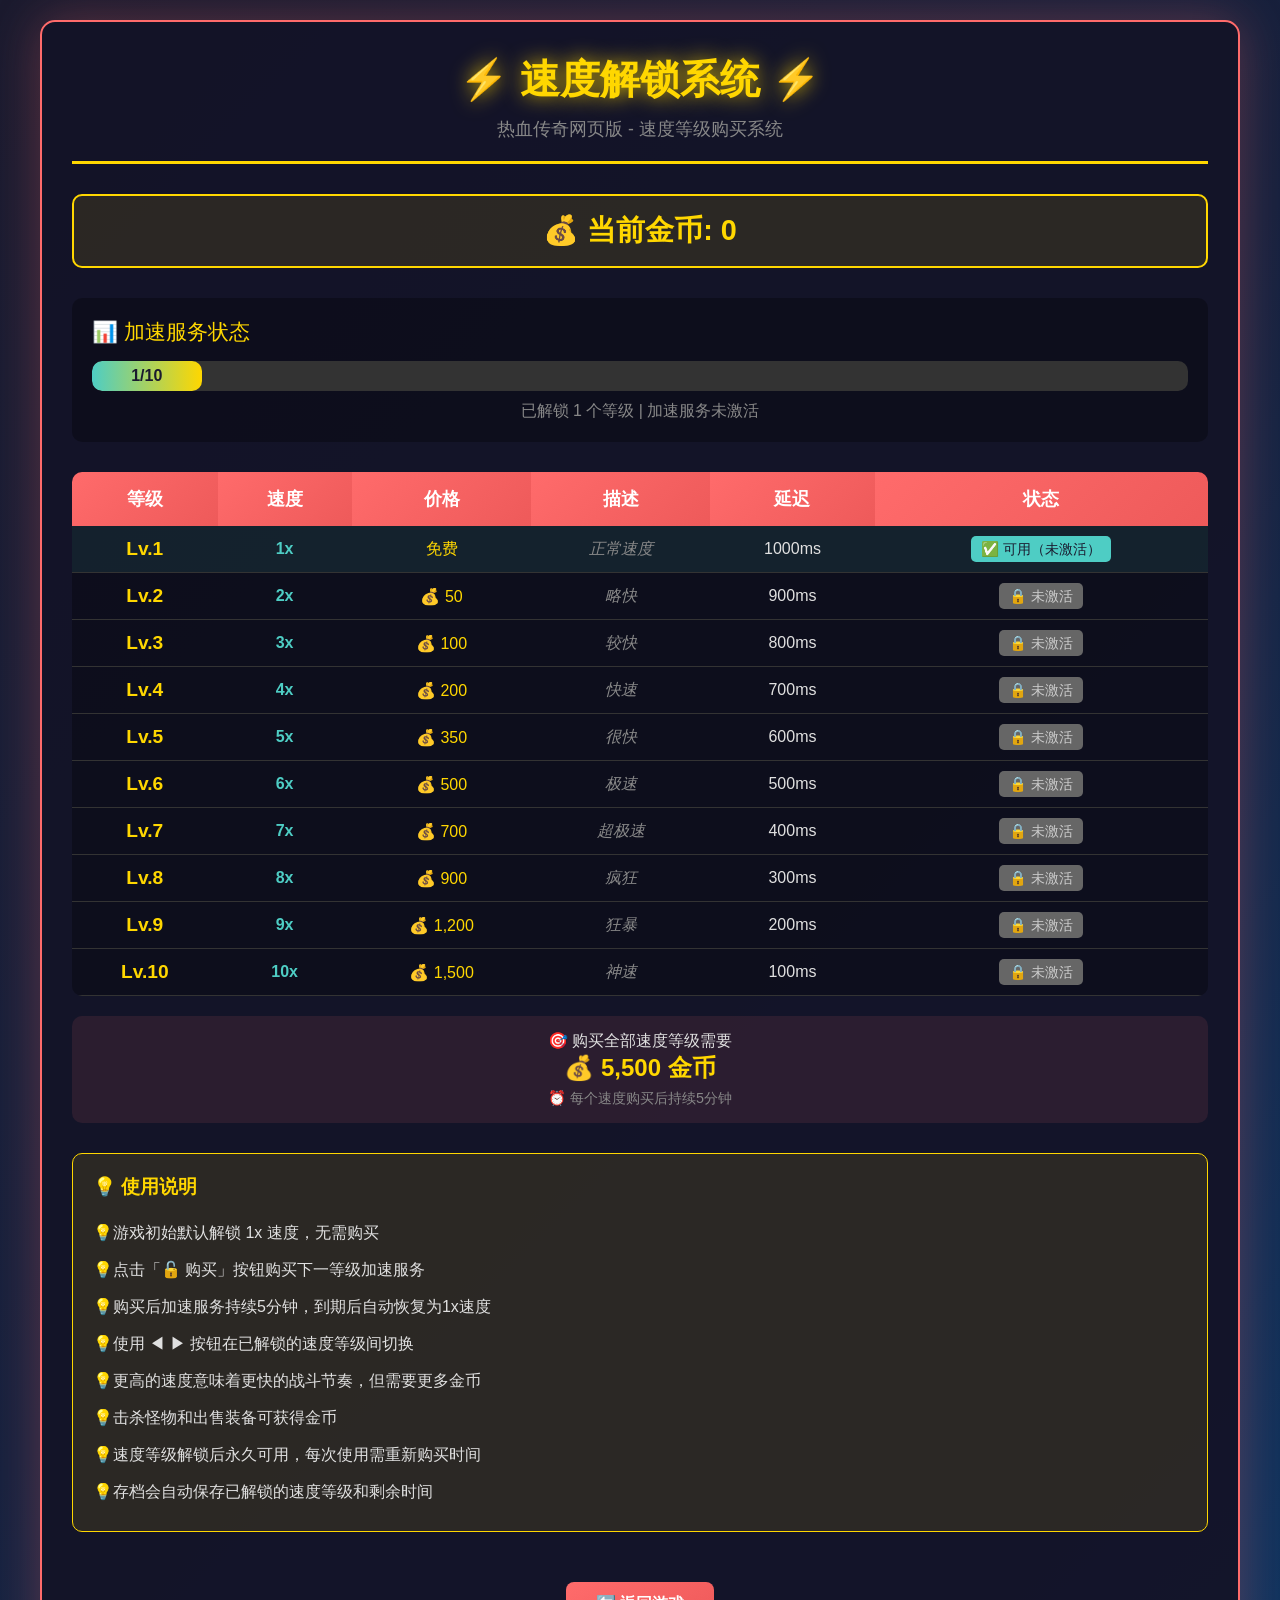
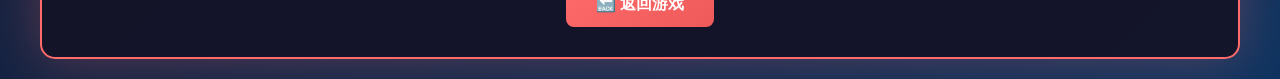
==== speed-unlock.html @ c713d1f5 "feat: 初始版本 - 热血传奇网页版 v1.0 - 回合制战斗系统 - 角色创建（战士、法师、道士） - 8张地图（边界村到封魔谷） - 装备系统（武器、防具、饰品） - 物品品质（白、绿、蓝、紫" ====
<!DOCTYPE html>
<html lang="zh-CN">
<head>
    <meta charset="UTF-8">
    <meta name="viewport" content="width=device-width, initial-scale=1.0">
    <title>速度解锁系统 - 热血传奇</title>
    <style>
        * {
            margin: 0;
            padding: 0;
            box-sizing: border-box;
            font-family: 'Microsoft YaHei', 'Segoe UI', Tahoma, Geneva, Verdana, sans-serif;
        }

        body {
            background: linear-gradient(135deg, #1a1a2e 0%, #16213e 50%, #0f3460 100%);
            color: #e0e0e0;
            min-height: 100vh;
            padding: 20px;
        }

        .container {
            max-width: 1200px;
            margin: 0 auto;
            background: rgba(20, 20, 40, 0.95);
            border-radius: 15px;
            padding: 30px;
            box-shadow: 0 0 50px rgba(255, 107, 107, 0.3);
            border: 2px solid #ff6b6b;
        }

        header {
            text-align: center;
            margin-bottom: 30px;
            padding-bottom: 20px;
            border-bottom: 3px solid #ffd700;
        }

        h1 {
            color: #ffd700;
            font-size: 2.5rem;
            text-shadow: 0 0 20px rgba(255, 215, 0, 0.8);
            margin-bottom: 10px;
        }

        .subtitle {
            color: #888;
            font-size: 1.1rem;
        }

        .gold-display {
            text-align: center;
            color: #ffd700;
            font-size: 1.8rem;
            font-weight: bold;
            margin: 20px 0;
            padding: 15px;
            background: rgba(255, 215, 0, 0.1);
            border-radius: 10px;
            border: 2px solid #ffd700;
        }

        .speed-table {
            width: 100%;
            border-collapse: collapse;
            margin: 20px 0;
            background: rgba(0, 0, 0, 0.3);
            border-radius: 10px;
            overflow: hidden;
        }

        .speed-table th {
            background: linear-gradient(135deg, #ff6b6b, #ee5a5a);
            color: white;
            padding: 15px;
            text-align: center;
            font-size: 1.1rem;
        }

        .speed-table td {
            padding: 12px;
            text-align: center;
            border-bottom: 1px solid #333;
        }

        .speed-table tr:hover {
            background: rgba(255, 255, 255, 0.05);
        }

        .speed-table tr.unlocked {
            background: rgba(78, 205, 196, 0.1);
        }

        .speed-table tr.current {
            background: rgba(255, 215, 0, 0.2);
            font-weight: bold;
        }

        .level {
            color: #ffd700;
            font-weight: bold;
            font-size: 1.2rem;
        }

        .speed-name {
            color: #4ecdc4;
            font-weight: bold;
        }

        .price {
            color: #ffd700;
        }

        .description {
            color: #888;
            font-style: italic;
        }

        .status {
            padding: 5px 10px;
            border-radius: 5px;
            font-size: 0.9rem;
        }

        .status.unlocked {
            background: #4ecdc4;
            color: #1a1a2e;
        }

        .status.locked {
            background: #666;
            color: #ccc;
        }

        .status.current {
            background: #ffd700;
            color: #1a1a2e;
        }

        .progress-section {
            margin: 30px 0;
            padding: 20px;
            background: rgba(0, 0, 0, 0.3);
            border-radius: 10px;
        }

        .progress-title {
            color: #ffd700;
            font-size: 1.3rem;
            margin-bottom: 15px;
        }

        .progress-bar {
            background: #333;
            border-radius: 10px;
            height: 30px;
            overflow: hidden;
            margin-bottom: 10px;
        }

        .progress-fill {
            height: 100%;
            background: linear-gradient(90deg, #4ecdc4, #ffd700);
            border-radius: 10px;
            transition: width 0.5s;
            display: flex;
            align-items: center;
            justify-content: center;
            color: #1a1a2e;
            font-weight: bold;
        }

        .progress-text {
            text-align: center;
            color: #888;
        }

        .tips {
            margin-top: 30px;
            padding: 20px;
            background: rgba(255, 215, 0, 0.1);
            border-radius: 10px;
            border: 1px solid #ffd700;
        }

        .tips h3 {
            color: #ffd700;
            margin-bottom: 15px;
        }

        .tips ul {
            list-style: none;
            padding: 0;
        }

        .tips li {
            padding: 8px 0;
            padding-left: 20px;
            position: relative;
        }

        .tips li::before {
            content: '💡';
            position: absolute;
            left: 0;
        }

        .back-link {
            display: inline-block;
            margin-top: 20px;
            padding: 12px 30px;
            background: linear-gradient(145deg, #ff6b6b, #ee5a5a);
            color: white;
            text-decoration: none;
            border-radius: 8px;
            font-weight: bold;
            transition: all 0.3s;
        }

        .back-link:hover {
            transform: translateY(-3px);
            box-shadow: 0 5px 20px rgba(255, 107, 107, 0.5);
        }

        .total-cost {
            margin-top: 20px;
            padding: 15px;
            background: rgba(255, 107, 107, 0.1);
            border-radius: 10px;
            text-align: center;
        }

        .total-cost .amount {
            color: #ffd700;
            font-size: 1.5rem;
            font-weight: bold;
        }
    </style>
</head>
<body>
    <div class="container">
        <header>
            <h1>⚡ 速度解锁系统 ⚡</h1>
            <div class="subtitle">热血传奇网页版 - 速度等级购买系统</div>
        </header>

        <div class="gold-display">
            💰 当前金币: <span id="player-gold">0</span>
        </div>

        <div class="progress-section">
            <div class="progress-title">📊 加速服务状态</div>
            <div class="progress-bar">
                <div class="progress-fill" id="progress-fill" style="width: 10%;">1/10</div>
            </div>
            <div class="progress-text" id="progress-text">已解锁 1 个速度等级，加速服务未激活</div>
        </div>

        <table class="speed-table">
            <thead>
                <tr>
                    <th>等级</th>
                    <th>速度</th>
                    <th>价格</th>
                    <th>描述</th>
                    <th>延迟</th>
                    <th>状态</th>
                </tr>
            </thead>
            <tbody id="speed-table-body">
            </tbody>
        </table>

        <div class="total-cost">
            <div>🎯 购买全部速度等级需要</div>
            <div class="amount">💰 <span id="total-cost">4,600</span> 金币</div>
            <div style="font-size: 0.9rem; color: #888; margin-top: 5px;">⏰ 每个速度购买后持续5分钟</div>
        </div>

        <div class="tips">
            <h3>💡 使用说明</h3>
            <ul>
                <li>游戏初始默认解锁 1x 速度，无需购买</li>
                <li>点击「🔓 购买」按钮购买下一等级加速服务</li>
                <li>购买后加速服务持续5分钟，到期后自动恢复为1x速度</li>
                <li>使用 ◀ ▶ 按钮在已解锁的速度等级间切换</li>
                <li>更高的速度意味着更快的战斗节奏，但需要更多金币</li>
                <li>击杀怪物和出售装备可获得金币</li>
                <li>速度等级解锁后永久可用，每次使用需重新购买时间</li>
                <li>存档会自动保存已解锁的速度等级和剩余时间</li>
            </ul>
        </div>

        <div style="text-align: center; margin-top: 30px;">
            <a href="index.html" class="back-link">🔙 返回游戏</a>
        </div>
    </div>

    <script>
        const speedSettings = {
            1: { name: '1x', price: 0, delay: 1000, description: '正常速度' },
            2: { name: '2x', price: 50, delay: 900, description: '略快' },
            3: { name: '3x', price: 100, delay: 800, description: '较快' },
            4: { name: '4x', price: 200, delay: 700, description: '快速' },
            5: { name: '5x', price: 350, delay: 600, description: '很快' },
            6: { name: '6x', price: 500, delay: 500, description: '极速' },
            7: { name: '7x', price: 700, delay: 400, description: '超极速' },
            8: { name: '8x', price: 900, delay: 300, description: '疯狂' },
            9: { name: '9x', price: 1200, delay: 200, description: '狂暴' },
            10: { name: '10x', price: 1500, delay: 100, description: '神速' }
        };

        function formatNumber(num) {
            if (num >= 100000000) {
                return (num / 100000000).toFixed(1) + '亿';
            } else if (num >= 10000) {
                return (num / 10000).toFixed(1) + '万';
            }
            return num.toString().replace(/\B(?=(\d{3})+(?!\d))/g, ',');
        }

        function formatTimeLeft(seconds) {
            const minutes = Math.floor(seconds / 60);
            const secs = seconds % 60;
            return `${minutes.toString().padStart(2, '0')}:${secs.toString().padStart(2, '0')}`;
        }

        function updateDisplay() {
            const savedData = localStorage.getItem('legendGameSave');
            let gold = 0;
            let unlockedLevels = [1];
            let currentLevel = 1;
            let speedTimeLeft = 0;

            if (savedData) {
                try {
                    const data = JSON.parse(savedData);
                    if (data.gameState) {
                        gold = data.gameState.gold || 0;
                        unlockedLevels = data.gameState.unlockedSpeedLevels || [1];
                        currentLevel = data.gameState.speedLevel || 1;
                        speedTimeLeft = data.gameState.speedTimeLeft || 0;
                    }
                } catch (e) {
                    console.error('Error reading save:', e);
                }
            }

            document.getElementById('player-gold').textContent = formatNumber(gold);

            const tbody = document.getElementById('speed-table-body');
            tbody.innerHTML = '';

            unlockedLevels.sort((a, b) => a - b);

            for (let level = 1; level <= 10; level++) {
                const settings = speedSettings[level];
                const isUnlocked = unlockedLevels.includes(level);
                const isCurrent = currentLevel === level && speedTimeLeft > 0;

                const row = document.createElement('tr');
                row.className = (isCurrent ? 'current' : (isUnlocked ? 'unlocked' : ''));

                let statusClass = 'locked';
                let statusText = '🔒 未激活';

                if (isCurrent) {
                    statusClass = 'current';
                    statusText = `⭐ 使用中 (${formatTimeLeft(speedTimeLeft)})`;
                } else if (isUnlocked) {
                    statusClass = 'unlocked';
                    statusText = '✅ 可用（未激活）';
                }

                row.innerHTML = `
                    <td class="level">Lv.${level}</td>
                    <td class="speed-name">${settings.name}</td>
                    <td class="price">${settings.price > 0 ? '💰 ' + formatNumber(settings.price) : '免费'}</td>
                    <td class="description">${settings.description}</td>
                    <td>${settings.delay}ms</td>
                    <td><span class="status ${statusClass}">${statusText}</span></td>
                `;

                tbody.appendChild(row);
            }

            const progressPercent = (unlockedLevels.length / 10) * 100;
            document.getElementById('progress-fill').style.width = progressPercent + '%';
            document.getElementById('progress-fill').textContent = unlockedLevels.length + '/10';

            const remainingLevels = 10 - unlockedLevels.length;
            document.getElementById('progress-text').textContent =
                speedTimeLeft > 0 
                    ? `⏰ 加速服务进行中，剩余 ${formatTimeLeft(speedTimeLeft)} | 已解锁 ${unlockedLevels.length} 个等级`
                    : `已解锁 ${unlockedLevels.length} 个等级 | 加速服务未激活`;

            let totalCost = 0;
            for (let i = 2; i <= 10; i++) {
                totalCost += speedSettings[i].price;
            }
            document.getElementById('total-cost').textContent = formatNumber(totalCost);
        }

        setInterval(updateDisplay, 1000);
        updateDisplay();
    </script>
</body>
</html>
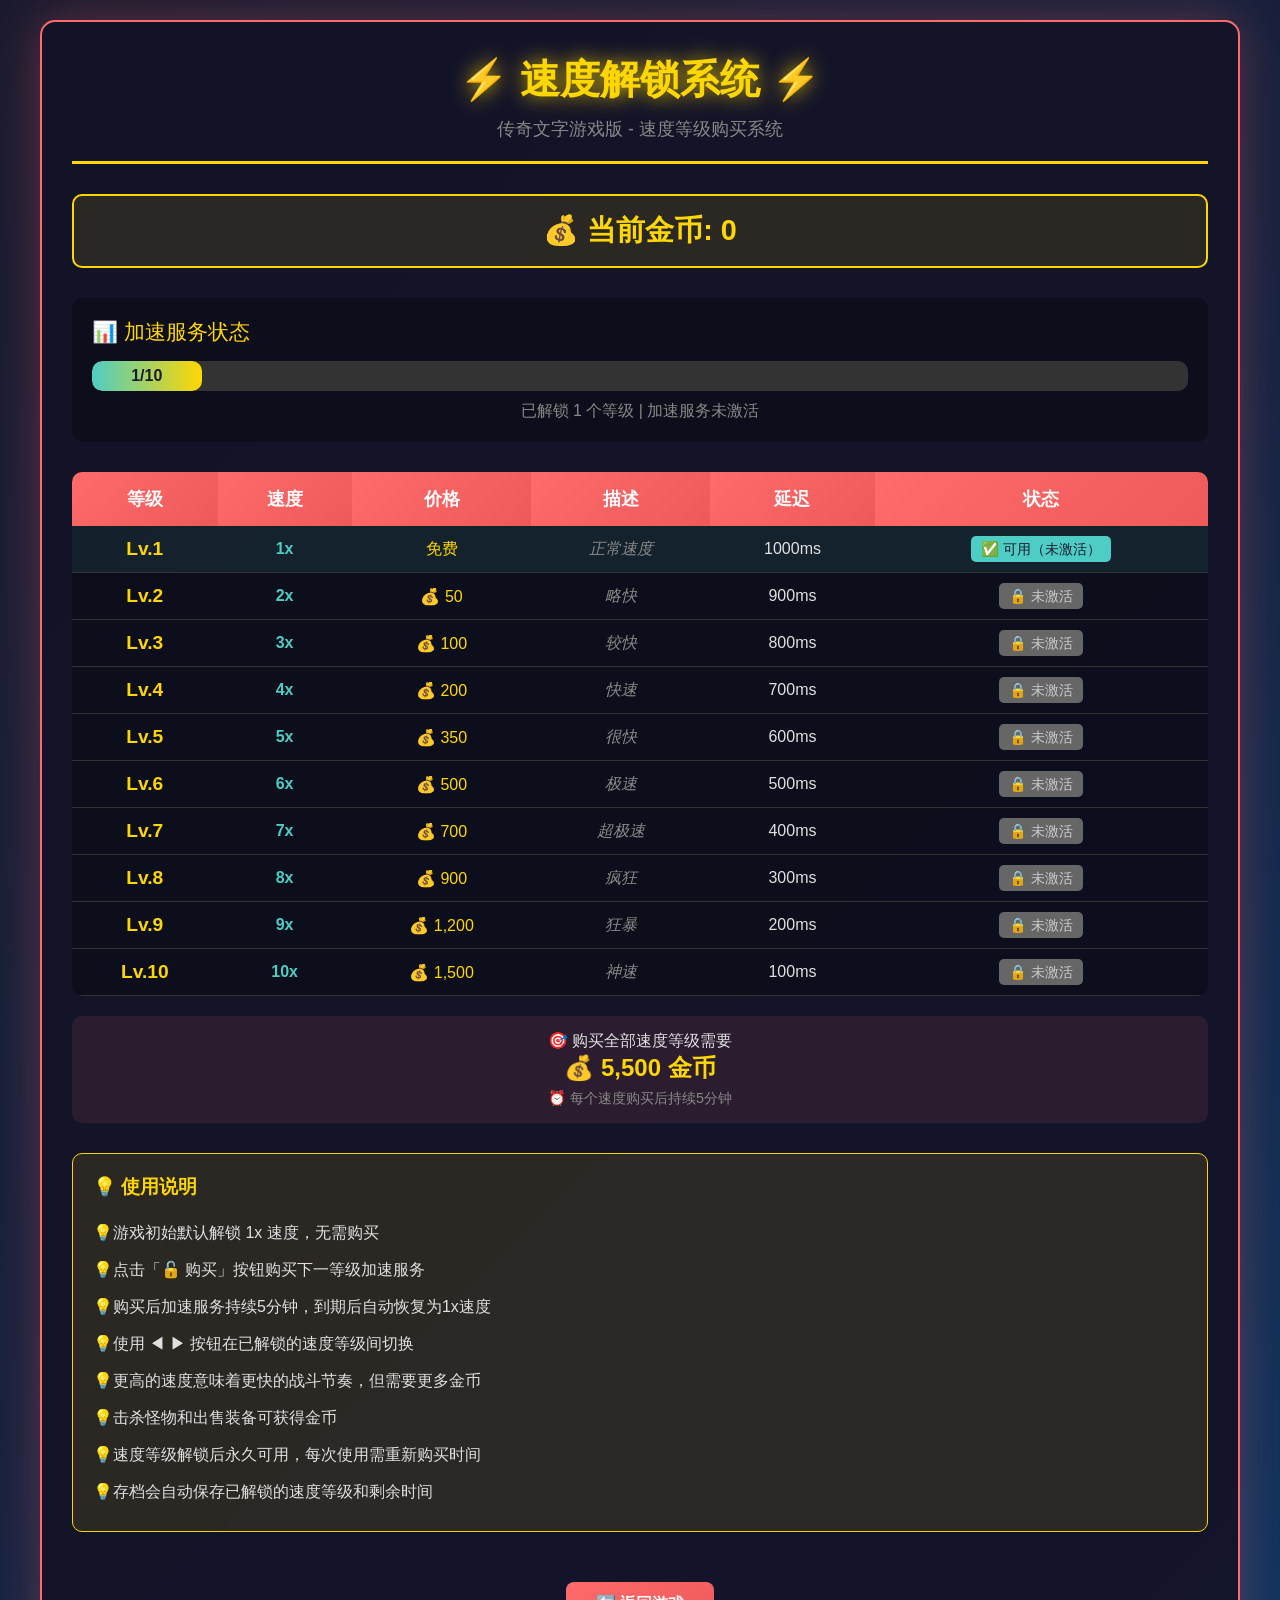
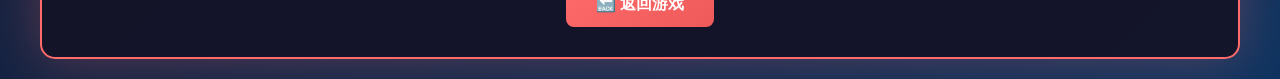
==== commit c4795550: "feat: 更新项目名称和作者信息 - 游戏标题改为热血传奇 - 添加作者信息（哔哩哔哩） - 更新GitHub链接 - 优化README结构和说明" ====
--- a/speed-unlock.html
+++ b/speed-unlock.html
@@ -241,7 +241,7 @@
     <div class="container">
         <header>
             <h1>⚡ 速度解锁系统 ⚡</h1>
-            <div class="subtitle">热血传奇网页版 - 速度等级购买系统</div>
+            <div class="subtitle">传奇文字游戏版 - 速度等级购买系统</div>
         </header>
 
         <div class="gold-display">
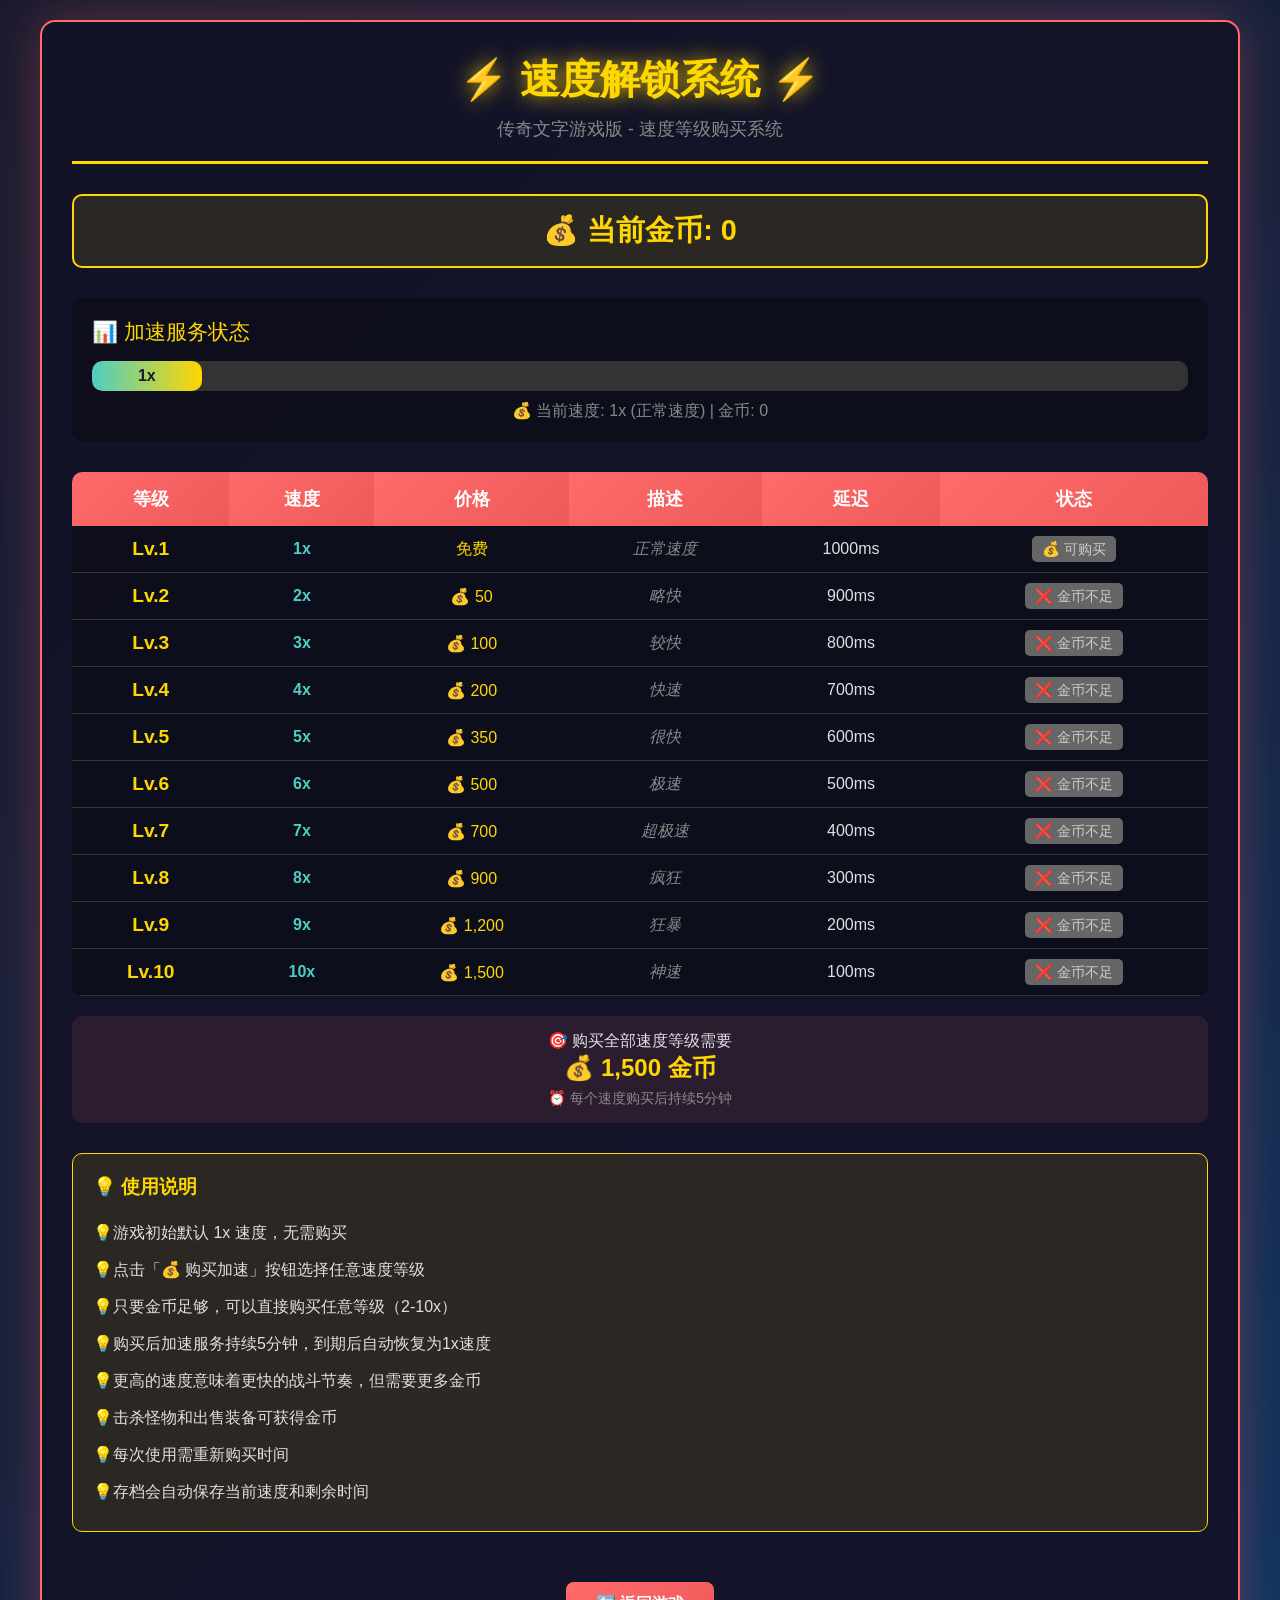
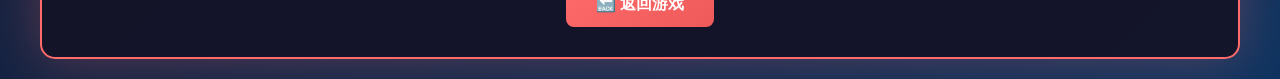
==== commit 6151abb1: "feat: 完善技能系统、优化速度购买 - 实现技能系统（25+职业技能） - 添加技能AI智能释放 - 实现BUFF/DOT系统 - 速度系统改为任意等级购买 - 升速需要扣差价并重置计时器 - 优" ====
--- a/speed-unlock.html
+++ b/speed-unlock.html
@@ -280,14 +280,14 @@
         <div class="tips">
             <h3>💡 使用说明</h3>
             <ul>
-                <li>游戏初始默认解锁 1x 速度，无需购买</li>
-                <li>点击「🔓 购买」按钮购买下一等级加速服务</li>
+                <li>游戏初始默认 1x 速度，无需购买</li>
+                <li>点击「💰 购买加速」按钮选择任意速度等级</li>
+                <li>只要金币足够，可以直接购买任意等级（2-10x）</li>
                 <li>购买后加速服务持续5分钟，到期后自动恢复为1x速度</li>
-                <li>使用 ◀ ▶ 按钮在已解锁的速度等级间切换</li>
                 <li>更高的速度意味着更快的战斗节奏，但需要更多金币</li>
                 <li>击杀怪物和出售装备可获得金币</li>
-                <li>速度等级解锁后永久可用，每次使用需重新购买时间</li>
-                <li>存档会自动保存已解锁的速度等级和剩余时间</li>
+                <li>每次使用需重新购买时间</li>
+                <li>存档会自动保存当前速度和剩余时间</li>
             </ul>
         </div>
 
@@ -328,7 +328,6 @@
         function updateDisplay() {
             const savedData = localStorage.getItem('legendGameSave');
             let gold = 0;
-            let unlockedLevels = [1];
             let currentLevel = 1;
             let speedTimeLeft = 0;
 
@@ -337,7 +336,6 @@
                     const data = JSON.parse(savedData);
                     if (data.gameState) {
                         gold = data.gameState.gold || 0;
-                        unlockedLevels = data.gameState.unlockedSpeedLevels || [1];
                         currentLevel = data.gameState.speedLevel || 1;
                         speedTimeLeft = data.gameState.speedTimeLeft || 0;
                     }
@@ -351,25 +349,20 @@
             const tbody = document.getElementById('speed-table-body');
             tbody.innerHTML = '';
 
-            unlockedLevels.sort((a, b) => a - b);
-
             for (let level = 1; level <= 10; level++) {
                 const settings = speedSettings[level];
-                const isUnlocked = unlockedLevels.includes(level);
+                const canAfford = gold >= settings.price;
                 const isCurrent = currentLevel === level && speedTimeLeft > 0;
 
                 const row = document.createElement('tr');
-                row.className = (isCurrent ? 'current' : (isUnlocked ? 'unlocked' : ''));
+                row.className = isCurrent ? 'current' : '';
 
                 let statusClass = 'locked';
-                let statusText = '🔒 未激活';
+                let statusText = canAfford ? '💰 可购买' : '❌ 金币不足';
 
                 if (isCurrent) {
                     statusClass = 'current';
                     statusText = `⭐ 使用中 (${formatTimeLeft(speedTimeLeft)})`;
-                } else if (isUnlocked) {
-                    statusClass = 'unlocked';
-                    statusText = '✅ 可用（未激活）';
                 }
 
                 row.innerHTML = `
@@ -384,21 +377,17 @@
                 tbody.appendChild(row);
             }
 
-            const progressPercent = (unlockedLevels.length / 10) * 100;
+            const progressPercent = (currentLevel / 10) * 100;
             document.getElementById('progress-fill').style.width = progressPercent + '%';
-            document.getElementById('progress-fill').textContent = unlockedLevels.length + '/10';
-
-            const remainingLevels = 10 - unlockedLevels.length;
+            document.getElementById('progress-fill').textContent = currentLevel + 'x';
+
+            const description = speedSettings[currentLevel].description;
             document.getElementById('progress-text').textContent =
                 speedTimeLeft > 0 
-                    ? `⏰ 加速服务进行中，剩余 ${formatTimeLeft(speedTimeLeft)} | 已解锁 ${unlockedLevels.length} 个等级`
-                    : `已解锁 ${unlockedLevels.length} 个等级 | 加速服务未激活`;
-
-            let totalCost = 0;
-            for (let i = 2; i <= 10; i++) {
-                totalCost += speedSettings[i].price;
-            }
-            document.getElementById('total-cost').textContent = formatNumber(totalCost);
+                    ? `⏰ 加速服务进行中 (${description})，剩余 ${formatTimeLeft(speedTimeLeft)}`
+                    : `💰 当前速度: ${currentLevel}x (${description}) | 金币: ${formatNumber(gold)}`;
+
+            document.getElementById('total-cost').textContent = formatNumber(speedSettings[10].price);
         }
 
         setInterval(updateDisplay, 1000);
